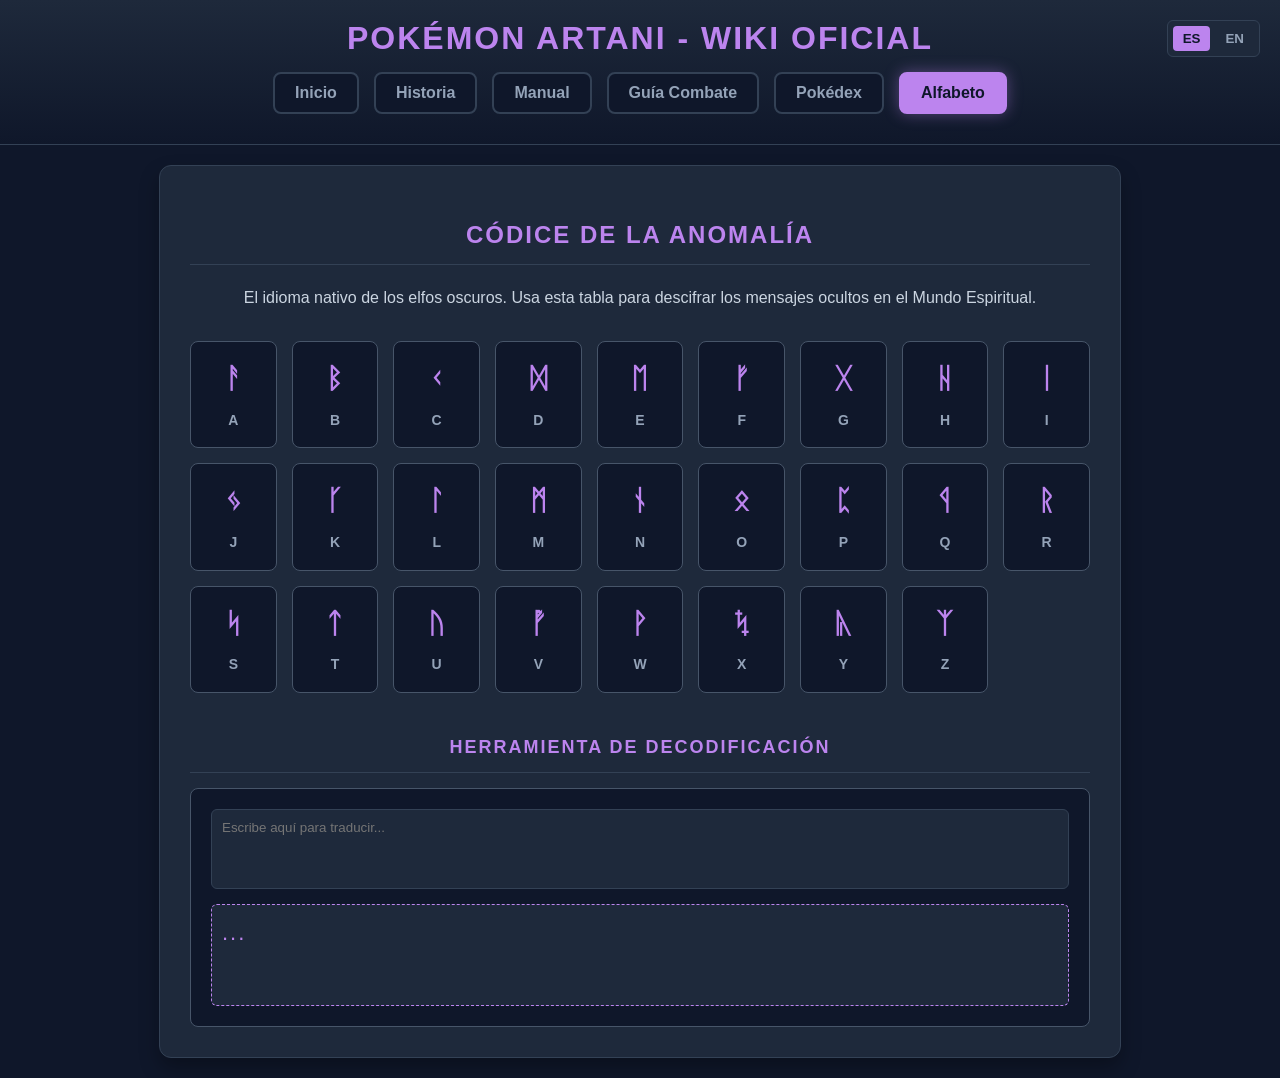
==== docs/alfabeto.html @ 1e0c1353 "Alfabeto élfico" ====
<!DOCTYPE html>
<html lang="es">
<head>
    <meta charset="UTF-8">
    <meta name="viewport" content="width=device-width, initial-scale=1.0">
    <title>Alfabeto Ancestral - Pokémon Artani</title>
    <link rel="stylesheet" href="css/style.css">
    <style>
        body.lang-en .lang-es { display: none !important; }
        body.lang-es .lang-en { display: none !important; }

        .content-box {
            background: #1e293b;
            border: 1px solid #334155;
            border-radius: 12px;
            padding: 30px;
            max-width: 900px;
            width: 90%;
            margin: 20px auto;
            box-shadow: 0 10px 20px rgba(0, 0, 0, 0.3);
        }

        h2 { color: #bc84ee; text-transform: uppercase; text-align: center; letter-spacing: 2px;}
        p { color: #cbd5e1; line-height: 1.6; text-align: center; margin-bottom: 30px; }

        /* Cuadrícula del Alfabeto */
        .alphabet-grid {
            display: grid;
            grid-template-columns: repeat(auto-fill, minmax(80px, 1fr));
            gap: 15px;
            margin-bottom: 40px;
        }

        .rune-card {
            background: #0f172a;
            border: 1px solid #475569;
            border-radius: 8px;
            padding: 15px 10px;
            text-align: center;
            transition: transform 0.2s, border-color 0.2s;
        }

        .rune-card:hover { transform: translateY(-3px); border-color: #bc84ee; }
        
        .rune-char { font-size: 28px; color: #bc84ee; display: block; margin-bottom: 5px; font-weight: bold;}
        .latin-char { font-size: 14px; color: #94a3b8; font-weight: bold; text-transform: uppercase;}

        /* Traductor Interactivo */
        .translator-container {
            background: #0f172a;
            padding: 20px;
            border-radius: 8px;
            border: 1px solid #475569;
            display: flex;
            flex-direction: column;
            gap: 15px;
        }

        textarea {
            width: 100%;
            height: 80px;
            background: #1e293b;
            border: 1px solid #334155;
            color: #f8fafc;
            padding: 10px;
            border-radius: 6px;
            font-family: inherit;
            resize: none;
            box-sizing: border-box;
        }

        textarea:focus { outline: none; border-color: #bc84ee; }

        .output-box {
            min-height: 80px;
            background: #1e293b;
            border: 1px dashed #bc84ee;
            color: #bc84ee;
            padding: 10px;
            border-radius: 6px;
            font-size: 22px;
            word-wrap: break-word;
            letter-spacing: 2px;
        }
    </style>
</head>
<body class="lang-es">

    <div class="lang-toggle">
        <button id="btn-es" class="lang-btn active" onclick="setLanguage('es')">ES</button>
        <button id="btn-en" class="lang-btn" onclick="setLanguage('en')">EN</button>
    </div>

    <header class="main-header">
        <h1>Pokémon Artani - Wiki Oficial</h1>
        <div class="main-nav">
            <a href="index.html" class="main-tab"><span class="lang-es">Inicio</span><span class="lang-en">Home</span></a>
            <a href="historia.html" class="main-tab"><span class="lang-es">Historia</span><span class="lang-en">Lore</span></a>
            <a href="manual.html" class="main-tab"><span class="lang-es">Manual</span><span class="lang-en">Manual</span></a>
            <a href="grimorio.html" class="main-tab"><span class="lang-es">Guía Combate</span><span class="lang-en">Combat Guide</span></a>
            <a href="pokedex.html" class="main-tab"><span class="lang-es">Pokédex</span><span class="lang-en">Pokédex</span></a>
            <a href="alfabeto.html" class="main-tab active-tab"><span class="lang-es">Alfabeto</span><span class="lang-en">Alphabet</span></a>
        </div>
    </header>

    <div class="content-box">
        <h2>
            <span class="lang-es">Códice de la Anomalía</span>
            <span class="lang-en">Codex of the Anomaly</span>
        </h2>
        <p>
            <span class="lang-es">El idioma nativo de los elfos oscuros. Usa esta tabla para descifrar los mensajes ocultos en el Mundo Espiritual.</span>
            <span class="lang-en">The native language of the dark elves. Use this chart to decipher hidden messages within the Spiritual World.</span>
        </p>

        <div class="alphabet-grid" id="alphabet-grid"></div>

        <h2 style="margin-top: 40px; font-size: 18px;">
            <span class="lang-es">Herramienta de Decodificación</span>
            <span class="lang-en">Decoding Tool</span>
        </h2>
        
        <div class="translator-container">
            <textarea id="inputText" placeholder="Escribe aquí para traducir..." oninput="translateText()"></textarea>
            <div class="output-box" id="outputText">...</div>
        </div>
    </div>

    <script>
        // Diccionario Rúnico
        const runeMap = {
            'A': 'ᚨ', 'B': 'ᛒ', 'C': 'ᚲ', 'D': 'ᛞ', 'E': 'ᛖ',
            'F': 'ᚠ', 'G': 'ᚷ', 'H': 'ᚺ', 'I': 'ᛁ', 'J': 'ᛃ',
            'K': 'ᚴ', 'L': 'ᛚ', 'M': 'ᛗ', 'N': 'ᚾ', 'O': 'ᛟ',
            'P': 'ᛈ', 'Q': 'ᛩ', 'R': 'ᚱ', 'S': 'ᛋ', 'T': 'ᛏ',
            'U': 'ᚢ', 'V': 'ᚡ', 'W': 'ᚹ', 'X': 'ᛪ', 'Y': 'ᚣ', 'Z': 'ᛉ'
        };

        // Generar las cartas del alfabeto
        const grid = document.getElementById('alphabet-grid');
        for (const [letter, rune] of Object.entries(runeMap)) {
            const card = document.createElement('div');
            card.className = 'rune-card';
            card.innerHTML = `<span class="rune-char">${rune}</span><span class="latin-char">${letter}</span>`;
            grid.appendChild(card);
        }

        // Traductor en tiempo real
        function translateText() {
            const input = document.getElementById('inputText').value.toUpperCase();
            let result = '';
            for (let char of input) {
                // Mapeamos tildes para que el jugador no se frustre
                if (char === 'Á') char = 'A';
                if (char === 'É') char = 'E';
                if (char === 'Í') char = 'I';
                if (char === 'Ó') char = 'O';
                if (char === 'Ú') char = 'U';
                
                result += runeMap[char] || char; // Si no existe en el dic (como un espacio o coma), lo deja igual
            }
            document.getElementById('outputText').innerText = result || '...';
        }

        // Sistema de idiomas
        function setLanguage(lang) {
            document.body.className = 'lang-' + lang;
            document.getElementById('btn-es').className = lang === 'es' ? 'lang-btn active' : 'lang-btn';
            document.getElementById('btn-en').className = lang === 'en' ? 'lang-btn active' : 'lang-btn';
            
            document.getElementById('inputText').placeholder = lang === 'es' ? 'Escribe aquí para traducir...' : 'Type here to translate...';
        }
    </script>
</body>
</html>
---- docs/css/style.css ----
/* --- css/style.css --- */
body {
    background-color: #0f172a;
    color: #f8fafc;
    font-family: 'Segoe UI', Tahoma, Geneva, Verdana, sans-serif;
    margin: 0; padding: 0;
    display: flex; flex-direction: column; align-items: center;
    min-height: 100vh;
}

.main-header {
    width: 100%; text-align: center; padding: 20px;
    background: linear-gradient(180deg, #1e293b, #0f172a);
    border-bottom: 1px solid #334155; box-sizing: border-box;
    position: relative; /* Necesario para que el botón de idioma se posicione bien */
}

h1 { text-transform: uppercase; letter-spacing: 2px; color: #bc84ee; margin: 0 0 15px 0; }

.main-nav { display: flex; justify-content: center; gap: 15px; margin-bottom: 10px; flex-wrap: wrap;}

/* Enlaces normales (<a>) en lugar de botones */
.main-tab {
    background: #0f172a; color: #94a3b8; border: 2px solid #334155;
    padding: 10px 20px; border-radius: 8px; font-weight: bold; font-size: 16px;
    cursor: pointer; transition: all 0.3s ease; text-decoration: none;
}
.main-tab:hover { border-color: #bc84ee; color: #fff; }
.main-tab.active-tab { background: #bc84ee; color: #0f172a; border-color: #bc84ee; box-shadow: 0 0 15px rgba(188, 132, 238, 0.4); }

.container {
    width: 100%; max-width: 1000px; padding: 40px 20px; box-sizing: border-box;
}

.content-box {
    background: #1e293b; border-radius: 12px; padding: 30px; 
    border: 1px solid #334155; box-shadow: 0 10px 30px rgba(0,0,0,0.4);
    margin-bottom: 30px; line-height: 1.6;
}

.content-box h2 { color: #bc84ee; border-bottom: 1px solid #334155; padding-bottom: 10px; }

/* Botón de descarga gigante */
.btn-download {
    display: inline-block; background: linear-gradient(135deg, #bc84ee, #8b5cf6);
    color: #fff; padding: 15px 40px; font-size: 20px; font-weight: bold;
    border-radius: 30px; text-decoration: none; box-shadow: 0 5px 20px rgba(188, 132, 238, 0.5);
    transition: transform 0.2s; margin-top: 20px;
}
.btn-download:hover { transform: scale(1.05); }

/* --- BOTONES DE IDIOMA (AÑADIDOS) --- */
.lang-toggle { 
    position: absolute; top: 20px; right: 20px; 
    display: flex; gap: 5px; background: #1e293b; 
    padding: 5px; border-radius: 6px; border: 1px solid #334155; z-index: 100;
}
.lang-btn { 
    background: transparent; color: #94a3b8; border: none; 
    padding: 5px 10px; cursor: pointer; font-weight: bold; 
    border-radius: 4px; transition: all 0.2s; 
}
.lang-btn:hover { color: #f8fafc; }
.lang-btn.active { background: #bc84ee; color: #0f172a; }

/* --- REGLAS MÁGICAS DE TRADUCCIÓN (AÑADIDAS) --- */
/* Cuando el body tiene la clase lang-en, oculta todo lo que tenga la clase lang-es */
body.lang-en .lang-es { display: none !important; }
/* Cuando el body tiene la clase lang-es, oculta todo lo que tenga la clase lang-en */
body.lang-es .lang-en { display: none !important; }
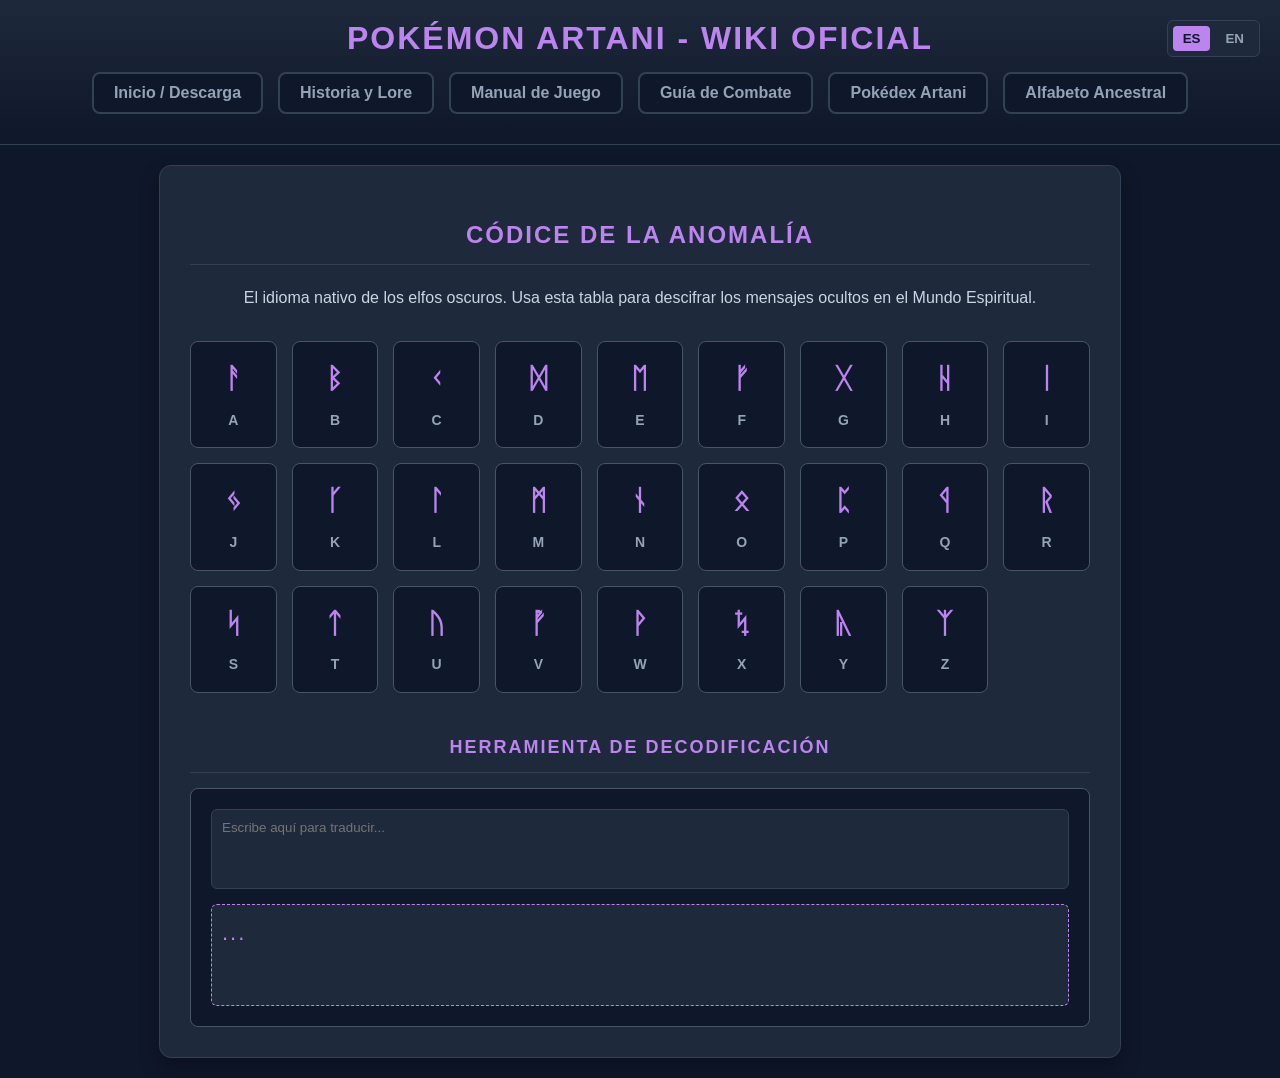
==== commit 37f5ce64: "Correción de fallos" ====
--- a/docs/alfabeto.html
+++ b/docs/alfabeto.html
@@ -94,12 +94,24 @@
     <header class="main-header">
         <h1>Pokémon Artani - Wiki Oficial</h1>
         <div class="main-nav">
-            <a href="index.html" class="main-tab"><span class="lang-es">Inicio</span><span class="lang-en">Home</span></a>
-            <a href="historia.html" class="main-tab"><span class="lang-es">Historia</span><span class="lang-en">Lore</span></a>
-            <a href="manual.html" class="main-tab"><span class="lang-es">Manual</span><span class="lang-en">Manual</span></a>
-            <a href="grimorio.html" class="main-tab"><span class="lang-es">Guía Combate</span><span class="lang-en">Combat Guide</span></a>
-            <a href="pokedex.html" class="main-tab"><span class="lang-es">Pokédex</span><span class="lang-en">Pokédex</span></a>
-            <a href="alfabeto.html" class="main-tab active-tab"><span class="lang-es">Alfabeto</span><span class="lang-en">Alphabet</span></a>
+            <a href="index.html" class="main-tab" id="nav-index">
+                <span class="lang-es">Inicio / Descarga</span><span class="lang-en">Home / Download</span>
+            </a>
+            <a href="historia.html" class="main-tab" id="nav-historia">
+                <span class="lang-es">Historia y Lore</span><span class="lang-en">History & Lore</span>
+            </a>
+            <a href="manual.html" class="main-tab" id="nav-manual">
+                <span class="lang-es">Manual de Juego</span><span class="lang-en">Game Manual</span>
+            </a>
+            <a href="grimorio.html" class="main-tab" id="nav-grimorio">
+                <span class="lang-es">Guía de Combate</span><span class="lang-en">Combat Guide</span>
+            </a>
+            <a href="pokedex.html" class="main-tab" id="nav-pokedex">
+                <span class="lang-es">Pokédex Artani</span><span class="lang-en">Artani Pokédex</span>
+            </a>
+            <a href="alfabeto.html" class="main-tab" id="nav-alfabeto">
+                <span class="lang-es">Alfabeto Ancestral</span><span class="lang-en">Ancestral Alphabet</span>
+            </a>
         </div>
     </header>
 
